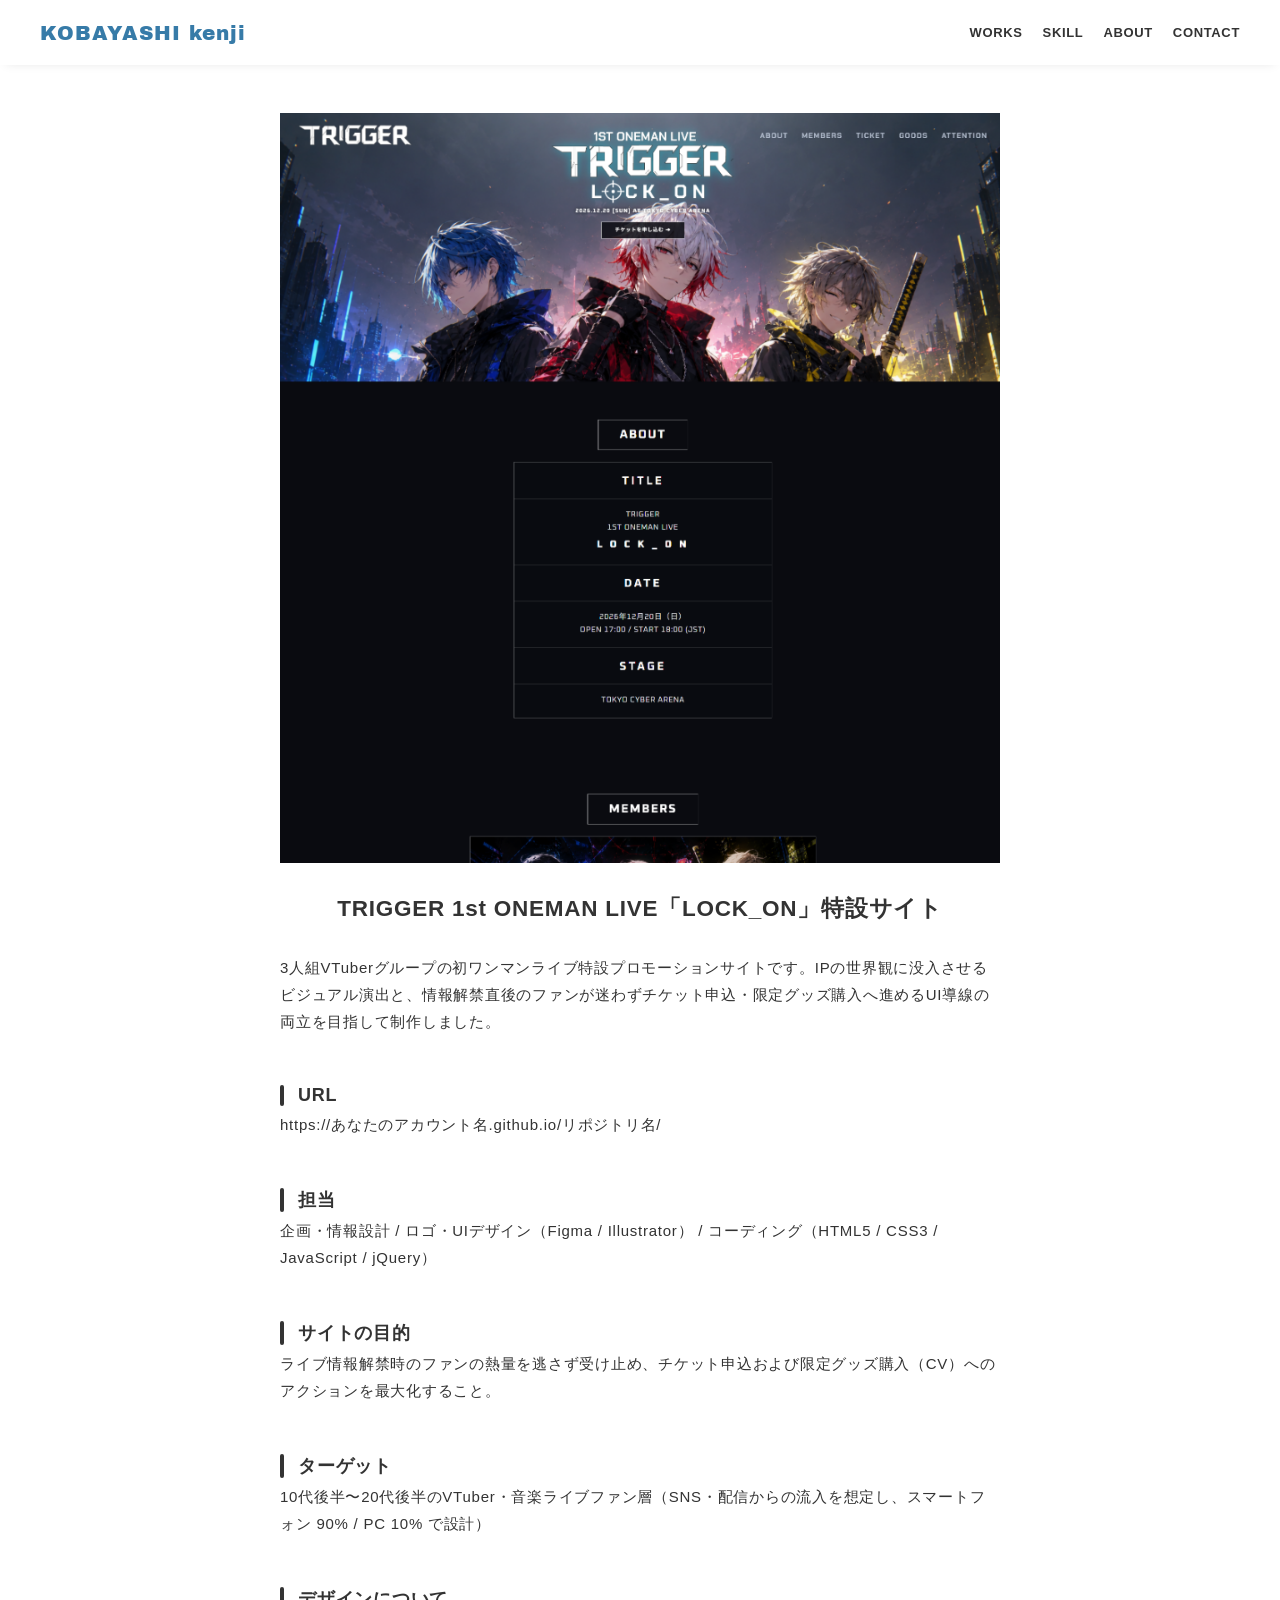
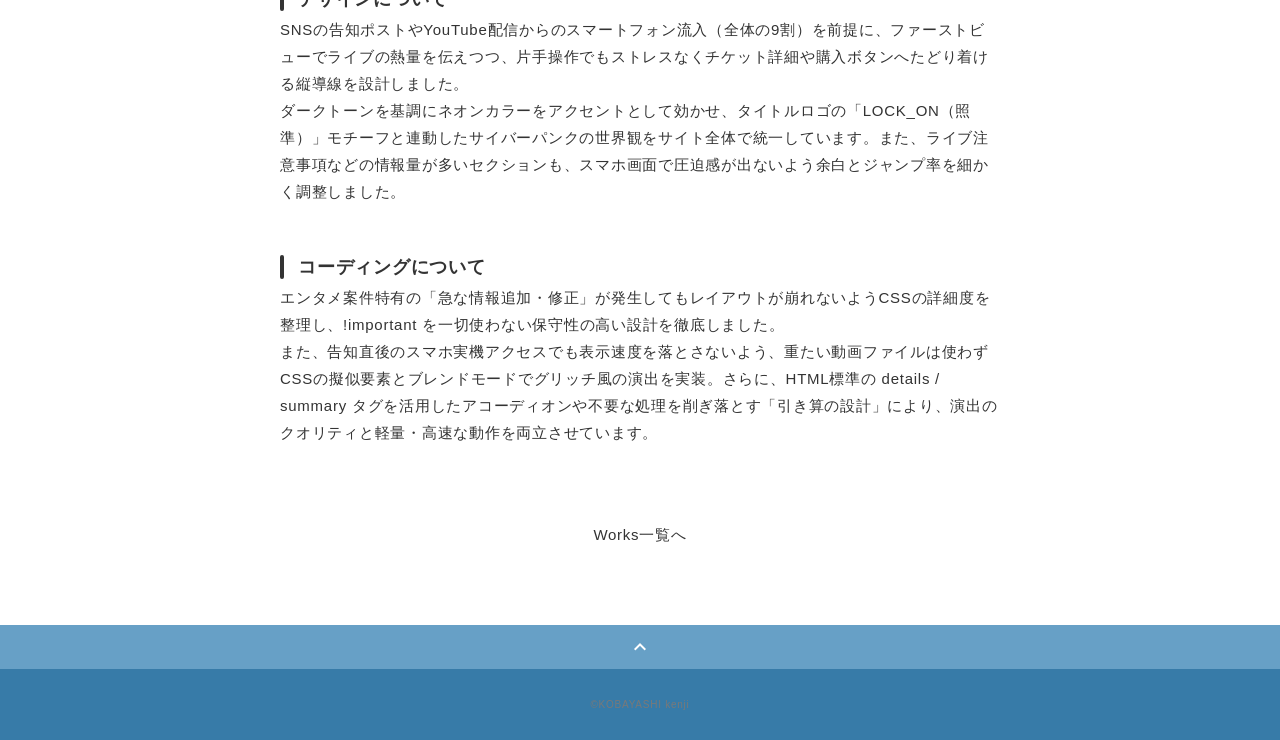
==== works01.html @ 0a136cb1 "Add files via upload" ====
<!DOCTYPE html>
<html lang="ja">
<head>
  <meta charset="utf-8">
  <meta name="viewport" content="width=device-width,initial-scale=1.0">
  <meta property="og:type" content="website">
  <meta property="og:title" content="TRIGGER 1st ONEMAN LIVE「LOCK_ON」特設サイト | KOBAYASHI kenji ポートフォリオ">
  <meta property="og:url" content="works02.html">
  <meta property="og:description" content="KOBAYASHI kenjiの制作実績：TRIGGER 1st ONEMAN LIVE「LOCK_ON」特設サイト">
  <meta property="og:image" content="img/ogp.png">
  <meta name="description" content="KOBAYASHI kenjiの制作実績：TRIGGER 1st ONEMAN LIVE「LOCK_ON」特設サイト">
  <title>TRIGGER 1st ONEMAN LIVE「LOCK_ON」特設サイト | KOBAYASHI kenji ポートフォリオ</title>
  <link rel="preconnect" href="https://fonts.googleapis.com">
  <link rel="preconnect" href="https://fonts.gstatic.com" crossorigin>
  <link href="https://fonts.googleapis.com/css2?family=Archivo+Black&family=Lato&display=swap" rel="stylesheet">
  <link href="https://fonts.googleapis.com/css?family=Material+Icons+Outlined" rel="stylesheet">
  <link href="css/ress.css" rel="stylesheet">
  <link href="css/style.css" rel="stylesheet">
  <link rel="shortcut icon" href="img/favicon.ico">
  <link rel="canonical" href="works02.html">
</head>
<body>
  <div class="wrapper">

    <!-- header -->
    <header class="header">
      <div class="container">
        <h1 class="header-logo">
          <a href="index.html">KOBAYASHI kenji</a>
        </h1>
        <nav class="gnav">
          <ul class="gnav-list">
            <li class="gnav-item"><a href="./#works">WORKS</a></li>
            <li class="gnav-item"><a href="./#skill">SKILL</a></li>
            <li class="gnav-item"><a href="./#about">ABOUT</a></li>
            <li class="gnav-item"><a href="./#contact">CONTACT</a></li>
          </ul>
        </nav>
      </div>
    </header>
    <!-- /header -->

    <main class="content">

      <article class="article">
        <div class="article-container">
          <div class="article-body">
            <p>
              <img src="img/site01_v.png" alt="TRIGGER 1st ONEMAN LIVE「LOCK_ON」特設サイト モックアップ">
            </p>
            <h2 class="article-title">TRIGGER 1st ONEMAN LIVE「LOCK_ON」特設サイト</h2>
            <p>
              3人組VTuberグループの初ワンマンライブ特設プロモーションサイトです。IPの世界観に没入させるビジュアル演出と、情報解禁直後のファンが迷わずチケット申込・限定グッズ購入へ進めるUI導線の両立を目指して制作しました。
            </p>
            <h3>URL</h3>
            <p><a href="https://あなたのアカウント名.github.io/リポジトリ名/" target="_blank" rel="noopener">https://あなたのアカウント名.github.io/リポジトリ名/</a></p>
            <h3>担当</h3>
            <p>企画・情報設計 / ロゴ・UIデザイン（Figma / Illustrator） / コーディング（HTML5 / CSS3 / JavaScript / jQuery）</p>
            <h3>サイトの目的</h3>
            <p>ライブ情報解禁時のファンの熱量を逃さず受け止め、チケット申込および限定グッズ購入（CV）へのアクションを最大化すること。</p>
            <h3>ターゲット</h3>
            <p>10代後半〜20代後半のVTuber・音楽ライブファン層（SNS・配信からの流入を想定し、スマートフォン 90% / PC 10% で設計）</p>
            <h3>デザインについて</h3>
            <p>
              SNSの告知ポストやYouTube配信からのスマートフォン流入（全体の9割）を前提に、ファーストビューでライブの熱量を伝えつつ、片手操作でもストレスなくチケット詳細や購入ボタンへたどり着ける縦導線を設計しました。<br>
              ダークトーンを基調にネオンカラーをアクセントとして効かせ、タイトルロゴの「LOCK_ON（照準）」モチーフと連動したサイバーパンクの世界観をサイト全体で統一しています。また、ライブ注意事項などの情報量が多いセクションも、スマホ画面で圧迫感が出ないよう余白とジャンプ率を細かく調整しました。
            </p>
            <h3>コーディングについて</h3>
            <p>
              エンタメ案件特有の「急な情報追加・修正」が発生してもレイアウトが崩れないようCSSの詳細度を整理し、!important を一切使わない保守性の高い設計を徹底しました。<br>
              また、告知直後のスマホ実機アクセスでも表示速度を落とさないよう、重たい動画ファイルは使わずCSSの擬似要素とブレンドモードでグリッチ風の演出を実装。さらに、HTML標準の details / summary タグを活用したアコーディオンや不要な処理を削ぎ落とす「引き算の設計」により、演出のクオリティと軽量・高速な動作を両立させています。
            </p>
          </div>
          <div class="home-link">
            <a href="./#works">Works一覧へ</a>
          </div>
        </div>
      </article>

      <div class="page-top" id="js-page-top">
        <span class="material-icons-outlined">expand_less</span>
      </div>
    </main>

    <!-- footer -->
    <footer class="footer">
      <div class="copyright">&copy;KOBAYASHI kenji</div>
    </footer>
    <!-- /footer -->

  </div>
  <script src="https://ajax.googleapis.com/ajax/libs/jquery/3.5.1/jquery.min.js"></script>
  <script type="text/javascript" src="js/script.js"></script>
</body>
</html>
---- css/ress.css ----
/*!
 * ress.css • v3.0.1
 * MIT License
 * github.com/filipelinhares/ress
 */

/* # =================================================================
   # Global selectors
   # ================================================================= */

html {
  box-sizing: border-box;
  word-break: normal;
  -moz-tab-size: 4;
  tab-size: 4;

  -webkit-text-size-adjust: 100%; /* Prevent adjustments of font size after orientation changes in iOS */
}

*,
::before,
::after {
  box-sizing: inherit;
  background-repeat: no-repeat; /* Set `background-repeat: no-repeat` to all elements and pseudo elements */
}

::before,
::after {
  vertical-align: inherit;
  text-decoration: inherit; /* Inherit text-decoration and vertical align to ::before and ::after pseudo elements */
}

* {
  margin: 0;
  padding: 0; /* Reset `padding` and `margin` of all elements */
}

/* # =================================================================
   # General elements
   # ================================================================= */

hr {
  overflow: visible; /* Show the overflow in Edge and IE */
  height: 0; /* Add the correct box sizing in Firefox */
}

details,
main {
  display: block; /* Render the `main` element consistently in IE. */
}

summary {
  display: list-item; /* Add the correct display in all browsers */
}

small {
  font-size: 80%; /* Set font-size to 80% in `small` elements */
}

[hidden] {
  display: none; /* Add the correct display in IE */
}

abbr[title] {
  /* Add the correct text decoration in Chrome, Edge, IE, Opera, and Safari */
  text-decoration: underline;
  text-decoration: underline dotted;
  border-bottom: none; /* Remove the bottom border in Chrome 57 */
}

a {
  background-color: transparent; /* Remove the gray background on active links in IE 10 */
}

a:active,
a:hover {
  outline-width: 0; /* Remove the outline when hovering in all browsers */
}

code,
kbd,
pre,
samp {
  font-family: monospace, monospace; /* Specify the font family of code elements */
}

pre {
  font-size: 1em; /* Correct the odd `em` font sizing in all browsers */
}

b,
strong {
  font-weight: bolder; /* Add the correct font weight in Chrome, Edge, and Safari */
}

/* https://gist.github.com/unruthless/413930 */
sub,
sup {
  position: relative;
  font-size: 75%;
  line-height: 0;
  vertical-align: baseline;
}

sub {
  bottom: -.25em;
}

sup {
  top: -.5em;
}

/* # =================================================================
   # Forms
   # ================================================================= */

input {
  border-radius: 0;
}

/* Replace pointer cursor in disabled elements */
[disabled] {
  cursor: default;
}

[type="number"]::-webkit-container-spin-button,
[type="number"]::-webkit-outer-spin-button {
  height: auto; /* Correct the cursor style of increment and decrement buttons in Chrome */
}

[type="search"] {
  outline-offset: -2px; /* Correct the outline style in Safari */

  -webkit-appearance: textfield; /* Correct the odd appearance in Chrome and Safari */
}

[type="search"]::-webkit-search-decoration {
  -webkit-appearance: none; /* Remove the container padding in Chrome and Safari on macOS */
}

textarea {
  overflow: auto; /* Internet Explorer 11+ */
  resize: vertical; /* Specify textarea resizability */
}

button,
input,
optgroup,
select,
textarea {
  font: inherit; /* Specify font inheritance of form elements */
}

optgroup {
  font-weight: bold; /* Restore the font weight unset by the previous rule */
}

button {
  overflow: visible; /* Address `overflow` set to `hidden` in IE 8/9/10/11 */
}

button,
select {
  text-transform: none; /* Firefox 40+, Internet Explorer 11- */
}

/* Apply cursor pointer to button elements */
button,
[type="button"],
[type="reset"],
[type="submit"],
[role="button"] {
  cursor: pointer;
  color: inherit;
}

/* Remove container padding and border in Firefox 4+ */
button::-moz-focus-container,
[type="button"]::-moz-focus-container,
[type="reset"]::-moz-focus-container,
[type="submit"]::-moz-focus-container {
  padding: 0;
  border-style: none;
}

/* Replace focus style removed in the border reset above */
button:-moz-focusring,
[type="button"]::-moz-focus-container,
[type="reset"]::-moz-focus-container,
[type="submit"]::-moz-focus-container {
  outline: 1px dotted ButtonText;
}

button,
html [type="button"],
/* Prevent a WebKit bug where (2) destroys native `audio` and `video`controls in Android 4 */
[type="reset"],
[type="submit"] {
  -webkit-appearance: button; /* Correct the inability to style clickable types in iOS */
}

/* Remove the default button styling in all browsers */
button,
input,
select,
textarea {
  border-style: none;
  background-color: transparent;
}

/* Style select like a standard input */
select {
  -webkit-appearance: none; /* Chrome 41+ */
  -moz-appearance: none; /* Firefox 36+ */
}

select::-ms-expand {
  display: none; /* Internet Explorer 11+ */
}

select::-ms-value {
  color: currentColor; /* Internet Explorer 11+ */
}

legend {
  display: table; /* Correct the text wrapping in Edge and IE */
  max-width: 100%; /* Correct the text wrapping in Edge and IE */
  max-width: 100%; /* Correct the text wrapping in Edge 18- and IE */
  white-space: normal; /* Correct the text wrapping in Edge and IE */
  color: inherit; /* Correct the color inheritance from `fieldset` elements in IE */
  border: 0; /* Correct `color` not being inherited in IE 8/9/10/11 */
}

::-webkit-file-upload-button {
  font: inherit; /* Change font properties to `inherit` in Chrome and Safari */
  color: inherit;
  /* Correct the inability to style clickable types in iOS and Safari */

  -webkit-appearance: button;
}

/* # =================================================================
   # Specify media element style
   # ================================================================= */

img {
  border-style: none; /* Remove border when inside `a` element in IE 8/9/10 */
}

/* Add the correct vertical alignment in Chrome, Firefox, and Opera */
progress {
  vertical-align: baseline;
}

/* # =================================================================
   # Accessibility
   # ================================================================= */

/* Hide content from screens but not screenreaders */
@media screen {
  [hidden~="screen"] {
    display: inherit;
  }
  [hidden~="screen"]:not(:active):not(:focus):not(:target) {
    position: absolute !important;
    clip: rect(0 0 0 0) !important;
  }
}

/* Specify the progress cursor of updating elements */
[aria-busy="true"] {
  cursor: progress;
}

/* Specify the pointer cursor of trigger elements */
[aria-controls] {
  cursor: pointer;
}

/* Specify the unstyled cursor of disabled, not-editable, or otherwise inoperable elements */
[aria-disabled] {
  cursor: default;
}
---- css/style.css ----
body {
  font-family: "Montserrat","Helvetica Neue",Arial,"Hiragino Kaku Gothic ProN","Hiragino Sans",Meiryo,sans-serif;
  font-size: 15px;
  letter-spacing: .05em;
  color: #333;
  /* color: #4169E1; */
  
}

a {
  transition: opacity .3s;
  text-decoration: none;
  color: #333;
}

img {
  max-width: 100%;
  height: auto;
  vertical-align: bottom;
  border-style: none;
}

.article-body img {
  display: block;
  margin: 0 auto;
}
.works-img img {
  width: 100%;
  aspect-ratio: 4 / 3;
  object-fit: cover;
  object-position: top center;
}

.pc-only {
  display: block;
}

.sp-only {
  display: none;
}

/*--------------------------------
 レイアウト
---------------------------------*/
.wrapper {
  padding-top: 73px;
}

.section {
  padding: 90px 0;
}

.section:nth-of-type(odd) {
  background-color: #f7f7f7;
}

.container {
  max-width: 1340px;
  margin: 0 auto;
  padding: 0 40px;
}

/*--------------------------------
 見出し
---------------------------------*/
.title {
  font-size: 34px;
  font-weight: bold;
  line-height: 1;
  margin-bottom: 40px;
  text-align: center;
  letter-spacing: .05em;
  color: #377BA8;
}

.lead {
  font-size: 16px;
  line-height: 1.8;
  margin-bottom: 30px;
}

/*--------------------------------
ヘッダー
---------------------------------*/
.header {

  position: fixed;
  top: 0;
  z-index: 1;
  width: 100%;
  background-color: #fff;
  box-shadow: 0 5px 10px -6px rgba(0,0,0,.1);
}

.header .container {
  display: flex;
  align-items: center;
  justify-content: space-between;
  padding: 20px 40px;
}

.header-logo {
  font-size: 20px;
  font-weight: bold;
  line-height: 1.2;
  margin-right: 20px;
  letter-spacing: .05em;
}

.header-logo a {
  color: #377BA8;

  font-family: "Archivo Black", sans-serif;
  font-weight: 400;
  font-style: normal;
}

.gnav-list {
  display: flex;
  justify-content: space-between;
  list-style: none;
}

.gnav-item:not(:last-child) {
  margin-right: 20px;
}

.gnav-item a {
  position: relative;
  font-size: 13px;
  font-weight: bold;
  display: inline-block;
  padding: 5px 0;
  transition: .3s;
  letter-spacing: .05em;
  color: #333;
}
.gnav-item a:after {
  position: absolute;
  bottom: 0;
  left: 50%;
  width: 0;
  height: 3px;
  content: "";
  transition: .3s;
  -webkit-transform: translateX(-50%);
  transform: translateX(-50%);
  background-color: #333;
}

.gnav-item a:hover:after {
  width: 100%;
}

/*--------------------------------
 メインビジュアル
---------------------------------*/
.mv {
  display: flex;
  align-items: center;
  justify-content: center;
  height: 85vh;
  text-align: center;
}

.mv-container {
  padding: 0 40px;
}

.mv-title {
  font-size: 60px;
  font-weight: bold;
  line-height: 1.2;
  margin-bottom: 5px;
  letter-spacing: .1em;
  color: #377BA8;

  font-family: "Archivo Black", sans-serif;
  font-weight: 400;
  font-style: normal;
}
.mv-subtitle {
  font-size: 20px;
  font-weight: bold;
  line-height: 1;
  margin-bottom: 40px;
  letter-spacing: .08em;
   color: #377BA8;

    font-family: "Archivo Black", sans-serif;
  font-weight: 400;
  font-style: normal;
}

.mv-text {
  font-size: 16px;
  line-height: 1.8;
}

/*--------------------------------
 Works
---------------------------------*/
.works-list {
  display: flex;
  flex-wrap: wrap;
  margin-bottom: -40px;
}

.works-item {
  width: 31.74603%;
  margin-right: 1.58730%;
  margin-bottom: 40px;
  color: #333;
}

.works-item:hover {
  opacity: .9;
}

.works-item:nth-of-type(3n) {
  margin-right: 0;
}

.works-img img {
  border: 1px solid #e6e6e6;
}

.works-name {
  font-size: 12px;
  font-weight: bold;
  margin-top: 8px;
}

.works-info {
  font-size: 10px;
  margin-top: 5px;
}

/*--------------------------------
 Skill
---------------------------------*/
.skill-list {
  display: flex;
  flex-wrap: wrap;
  justify-content: space-between;
  margin-bottom: -50px;
}

.skill-item {
  display: flex;
  align-items: flex-start;
  justify-content: space-between;
  width: 48%;
  margin-bottom: 50px;
}

.skill-img {
  width: 60px;
  height: auto;
  margin-right: 20px;
}

.skill-body {
  flex: 1;
}

.skill-name {
  margin-bottom: 10px;
}

.skill-text {
  font-size: 14px;
  line-height: 1.8;
}

/*--------------------------------
 About
---------------------------------*/
.profile {
  display: flex;
  flex-wrap: wrap;
  max-width: 800px;
  margin: 0 auto;
}
.profile-img {
  width: 20%;
  margin-right: 30px;
  border-radius: 50%;
}
.profile-img img {
  border-radius: 50%;
}
.profile-body {
  flex: 1;
}

.profile-body p {
  font-size: 15px;
  line-height: 1.8;
}

.profile-body p:not(:last-child) {
  margin-bottom: 30px;
}

/*--------------------------------
 Contact
---------------------------------*/
.contact {
  text-align: center;
}

.contact-item:not(:last-child) {
  margin-right: 10px;
}

.contact-text {
  margin-top: 10px;
}
/*--------------------------------
 ページトップ
---------------------------------*/
.page-top {
  font-weight: bold;
  padding: 10px;
  cursor: pointer;
  text-align: center;
  background-color: #67a0c6;
}

.page-top .material-icons-outlined {
  vertical-align: bottom;
  color: #fff;
}

/*--------------------------------
 フッター
---------------------------------*/
.footer {
  padding: 30px;
  background-color: #377BA8;
}

.copyright {
  font-size: 10px;
  text-align: center;
  color: #797979;
}

/*--------------------------------
 下層：Worksページ
---------------------------------*/
.article {
  /* padding: 80px 0; */
    padding: 40px 0 80px 0;
}

.article-container {
  max-width: 1040px;
  margin: 0 auto;
  padding: 0 20px;
}

.article-title {
  margin-bottom: 30px;
  text-align: center;
}

.article-body {
  max-width: 720px;
  margin: 0 auto;
  margin-bottom: 80px;
}

.article-body h3 {
  position: relative;
  font-size: 18px;
  margin-bottom: 5px;
  padding-left: 1em;
}

.article-body h3:not(:first-child) {
  margin-top: 50px;
}

.article-body h3::before {
  position: absolute;
  top: 0;
  left: 0;
  width: 4px;
  height: 100%;
  content: "";
  border-radius: 3px;
  background-color: #333;
}

.article-body p {
  font-size: 15px;
  line-height: 1.8;
  margin-bottom: 30px;
}

.home-link {
  text-align: center;
}

/*media Queries 767
----------------------------------------------------*/
@media screen and (max-width: 767px) {
  body {
    font-size: 14px;
  }

  .pc-only {
    display: none;
  }

  .sp-only {
    display: block;
  }

  /* 見出し */
  .title {
    font-size: 26px;
    margin-bottom: 20px;
  }

  .lead {
    font-size: 14px;
    line-height: 1.7;
    margin-bottom: 20px;
  }

  /* レイアウト */
  .wrapper {
    padding-top: 57px;
  }

  .section {
    padding: 60px 0;
  }

  .container {
    padding: 0 20px;
  }

  /* ヘッダー */
  .header .container {
    padding: 15px;
  }

  .header-logo {
    font-size: 15px;
    margin-right: 15px;
  }

  .gnav-item:not(:last-child) {
    margin-right: 10px;
  }

  .gnav-item a {
    font-size: 10px;
  }

  .gnav-item a:after {
    display: none;
  }

  /*  メインビジュアル */
  .mv {
    height: 75vh;
  }

  .mv-container {
    padding: 0 20px;
  }

  .mv-title {
    font-size: 30px;
  }
  .mv-subtitle {
    font-size: 16px;
    margin-bottom: 20px;
  }

  .mv-text {
    font-size: 14px;
    line-height: 1.7;
  }

  /* Works */
  .works-name {
    font-size: 12px;
  }

  .works-info {
    margin-top: 3px;
  }

  .works-list {
    justify-content: space-between;
  }

  .works-item {
    flex: 0 0 48%;
    margin-right: 0;
    margin-bottom: 30px;
  }

  /* Skill */
  .skill-list {
    display: block;
    margin-bottom: 0;
  }

  .skill-item {
    width: 100%;
    margin-bottom: 35px;
  }

  .skill-item:last-child {
    margin-bottom: 0;
  }

  .skill-name {
    margin-bottom: 5px;
  }

  .skill-text {
    font-size: 13px;
    line-height: 1.7;
  }

  /* About */
  .profile {
    display: block;
  }
  .profile-img {
    width: 150px;
    margin: 0 auto;
    margin-bottom: 25px;
  }

  .profile-body p {
    font-size: 14px;
    line-height: 1.7;
  }

  .profile-body p:not(:last-child) {
    margin-bottom: 20px;
  }

  /* フッター */
  .footer {
    padding: 20px;
  }

  /* 下層ページ */
  .article {
    padding: 50px 0;
  }

  .article-body h3 {
    font-size: 16px;
    padding-left: .8em;
  }

  .article-body h3:not(:first-child) {
    margin-top: 30px;
  }

  .article-body p {
    font-size: 14px;
    line-height: 1.7;
    margin-bottom: 20px;
  }
}
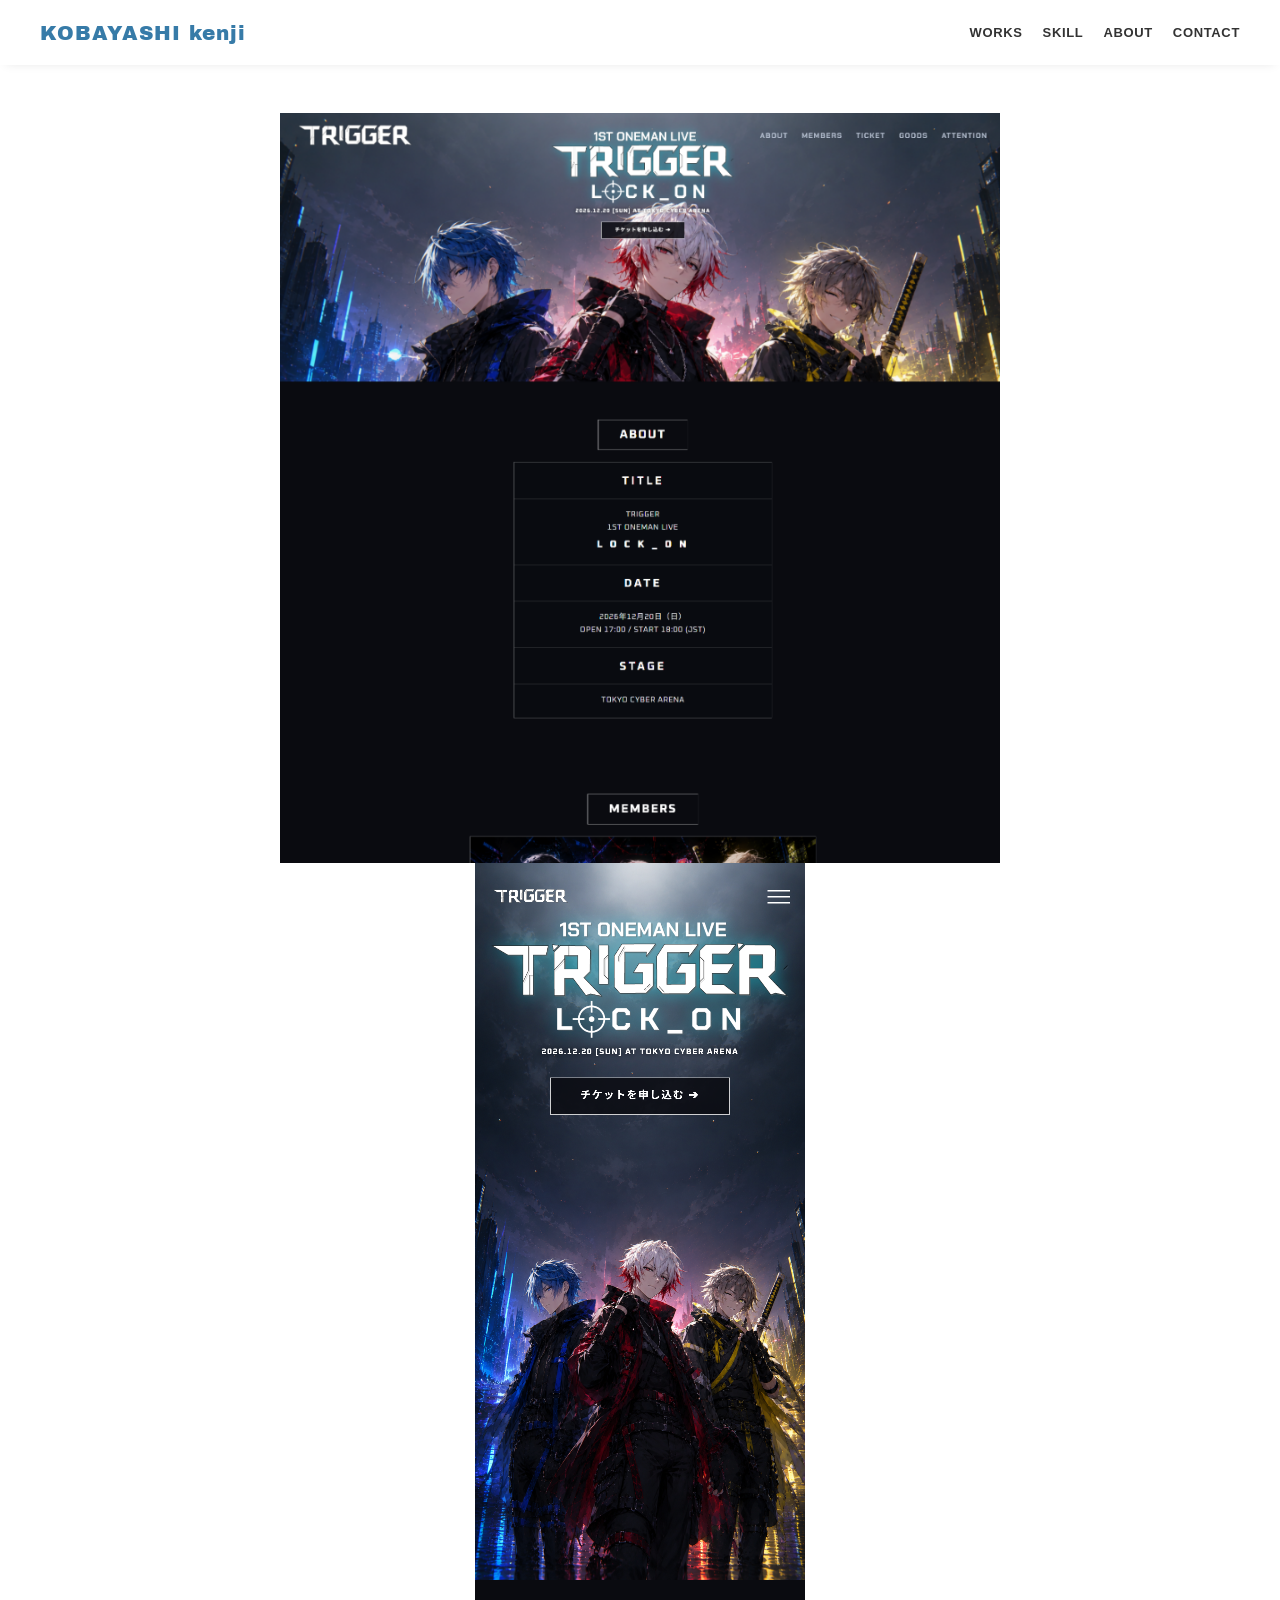
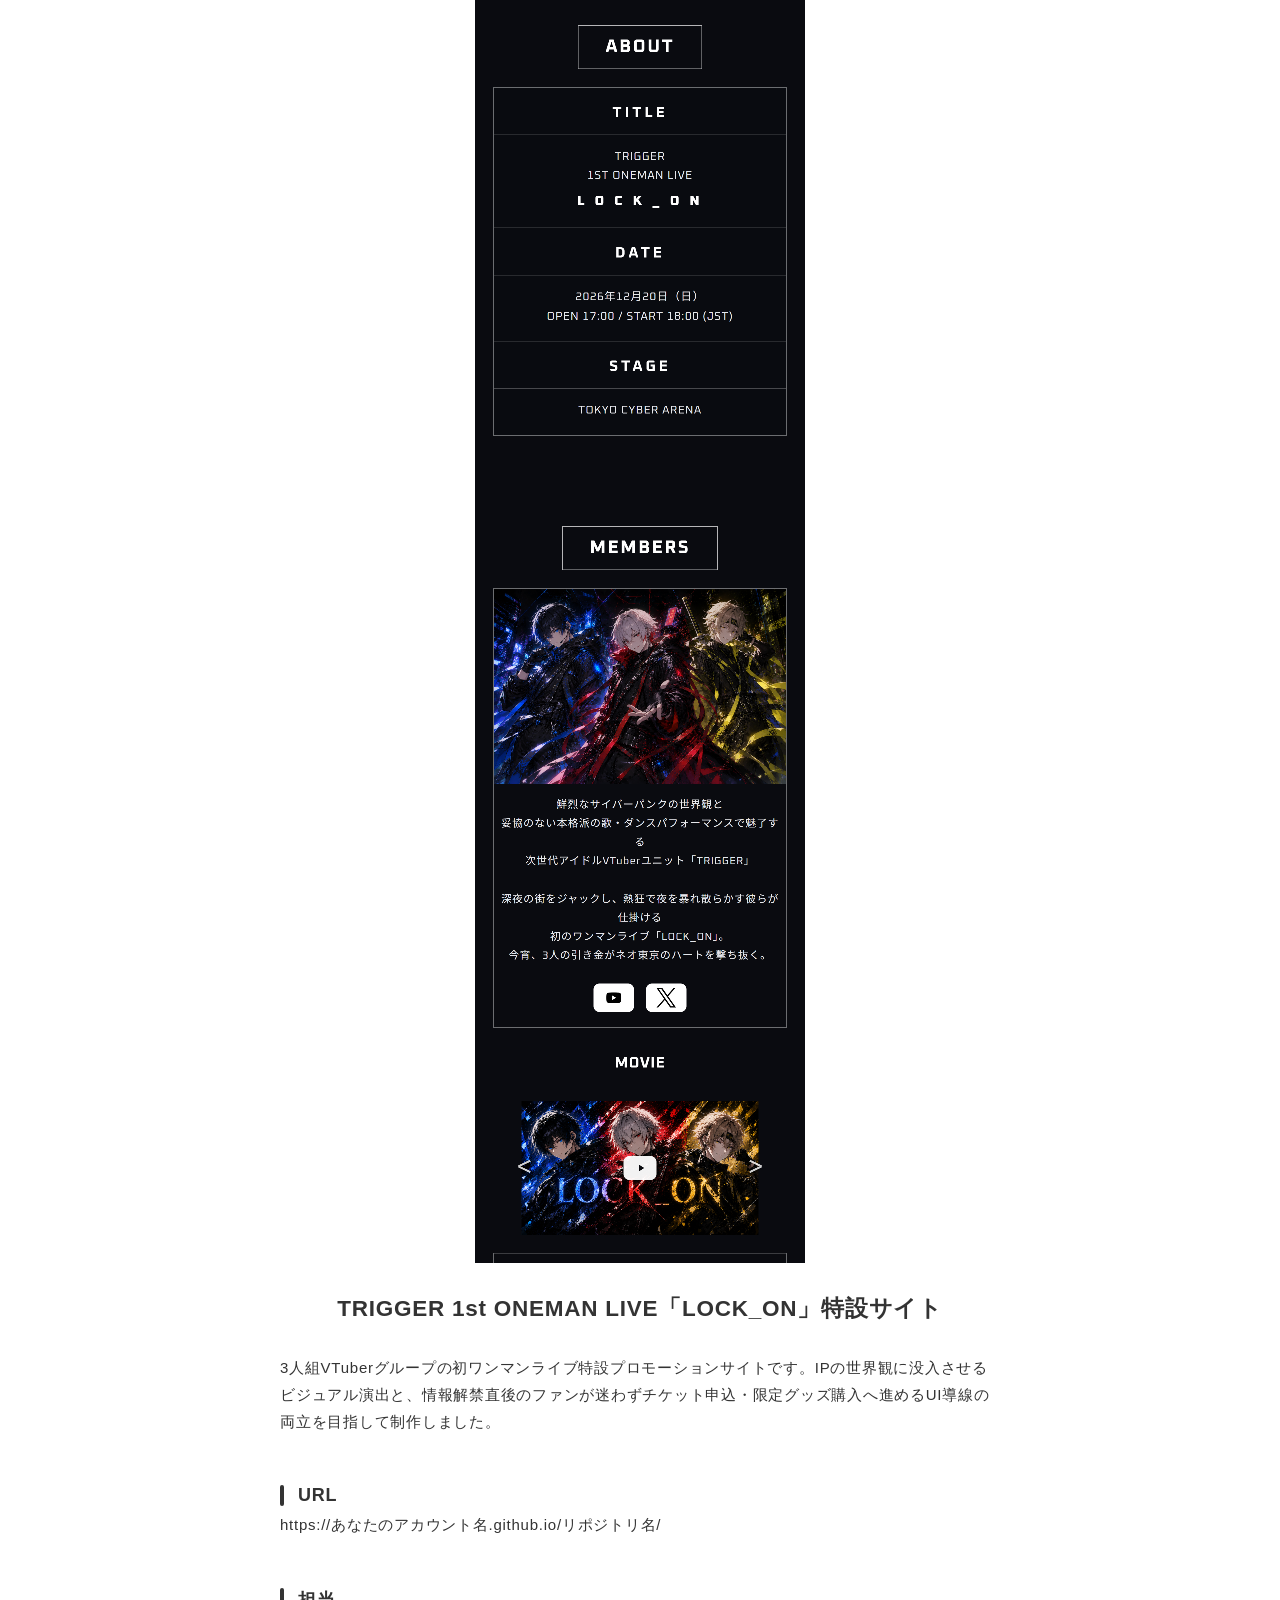
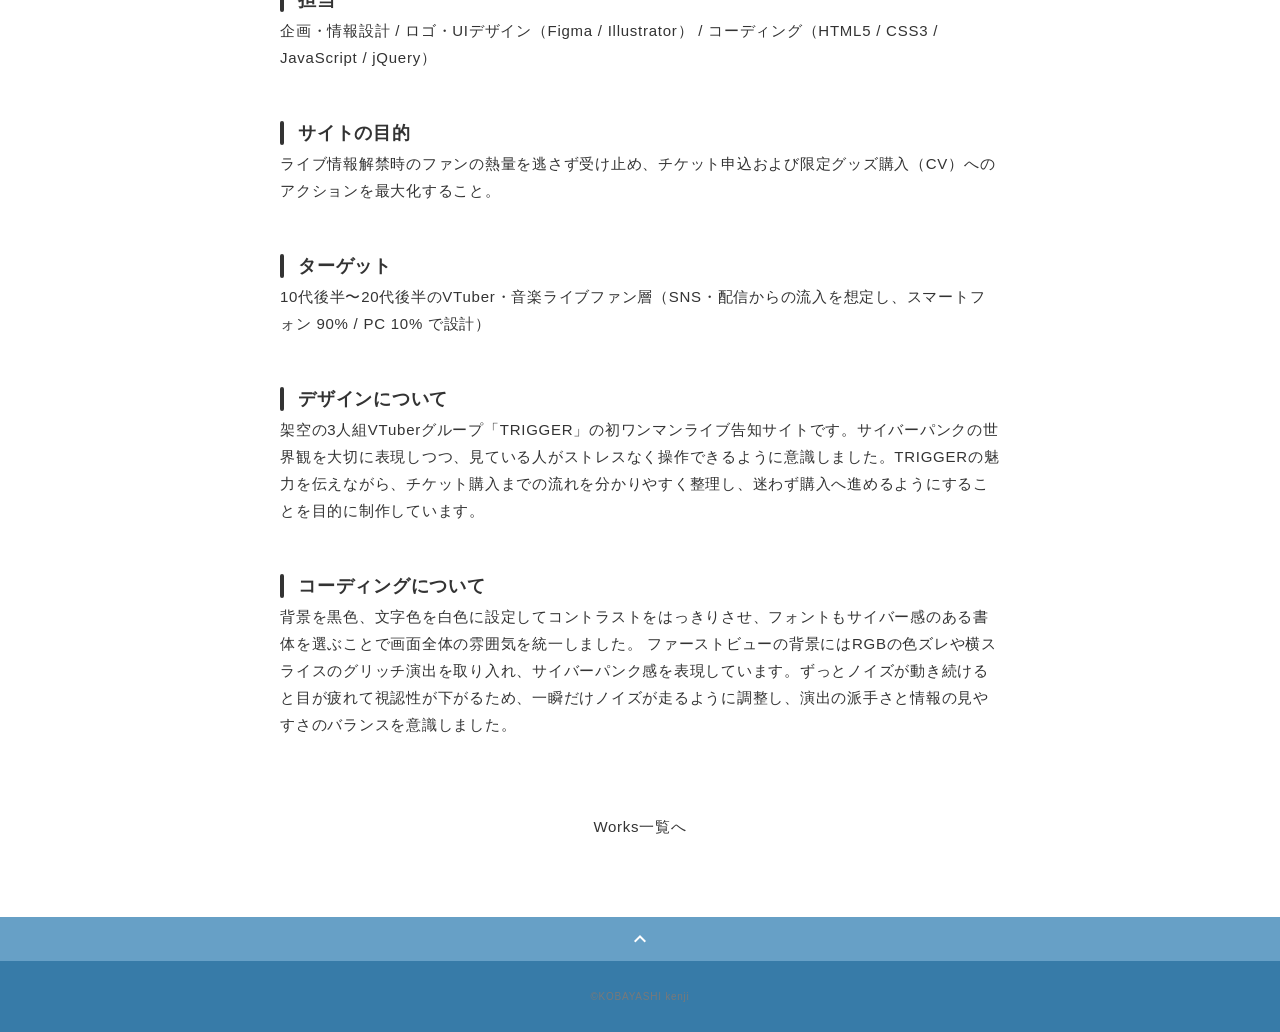
==== commit 9bc66f42: "Add files via upload" ====
--- a/works01.html
+++ b/works01.html
@@ -45,8 +45,9 @@
       <article class="article">
         <div class="article-container">
           <div class="article-body">
-            <p>
+            <p class="work-imgs">
               <img src="img/site01_v.png" alt="TRIGGER 1st ONEMAN LIVE「LOCK_ON」特設サイト モックアップ">
+                <img src="img/site01_sp.png" alt="TRIGGER 1st ONEMAN LIVE「LOCK_ON」特設サイト モックアップ">
             </p>
             <h2 class="article-title">TRIGGER 1st ONEMAN LIVE「LOCK_ON」特設サイト</h2>
             <p>
@@ -62,13 +63,13 @@
             <p>10代後半〜20代後半のVTuber・音楽ライブファン層（SNS・配信からの流入を想定し、スマートフォン 90% / PC 10% で設計）</p>
             <h3>デザインについて</h3>
             <p>
-              SNSの告知ポストやYouTube配信からのスマートフォン流入（全体の9割）を前提に、ファーストビューでライブの熱量を伝えつつ、片手操作でもストレスなくチケット詳細や購入ボタンへたどり着ける縦導線を設計しました。<br>
-              ダークトーンを基調にネオンカラーをアクセントとして効かせ、タイトルロゴの「LOCK_ON（照準）」モチーフと連動したサイバーパンクの世界観をサイト全体で統一しています。また、ライブ注意事項などの情報量が多いセクションも、スマホ画面で圧迫感が出ないよう余白とジャンプ率を細かく調整しました。
+              架空の3人組VTuberグループ「TRIGGER」の初ワンマンライブ告知サイトです。サイバーパンクの世界観を大切に表現しつつ、見ている人がストレスなく操作できるように意識しました。TRIGGERの魅力を伝えながら、チケット購入までの流れを分かりやすく整理し、迷わず購入へ進めるようにすることを目的に制作しています。
             </p>
             <h3>コーディングについて</h3>
             <p>
-              エンタメ案件特有の「急な情報追加・修正」が発生してもレイアウトが崩れないようCSSの詳細度を整理し、!important を一切使わない保守性の高い設計を徹底しました。<br>
-              また、告知直後のスマホ実機アクセスでも表示速度を落とさないよう、重たい動画ファイルは使わずCSSの擬似要素とブレンドモードでグリッチ風の演出を実装。さらに、HTML標準の details / summary タグを活用したアコーディオンや不要な処理を削ぎ落とす「引き算の設計」により、演出のクオリティと軽量・高速な動作を両立させています。
+             背景を黒色、文字色を白色に設定してコントラストをはっきりさせ、フォントもサイバー感のある書体を選ぶことで画面全体の雰囲気を統一しました。
+ファーストビューの背景にはRGBの色ズレや横スライスのグリッチ演出を取り入れ、サイバーパンク感を表現しています。ずっとノイズが動き続けると目が疲れて視認性が下がるため、一瞬だけノイズが走るように調整し、演出の派手さと情報の見やすさのバランスを意識しました。
+
             </p>
           </div>
           <div class="home-link">
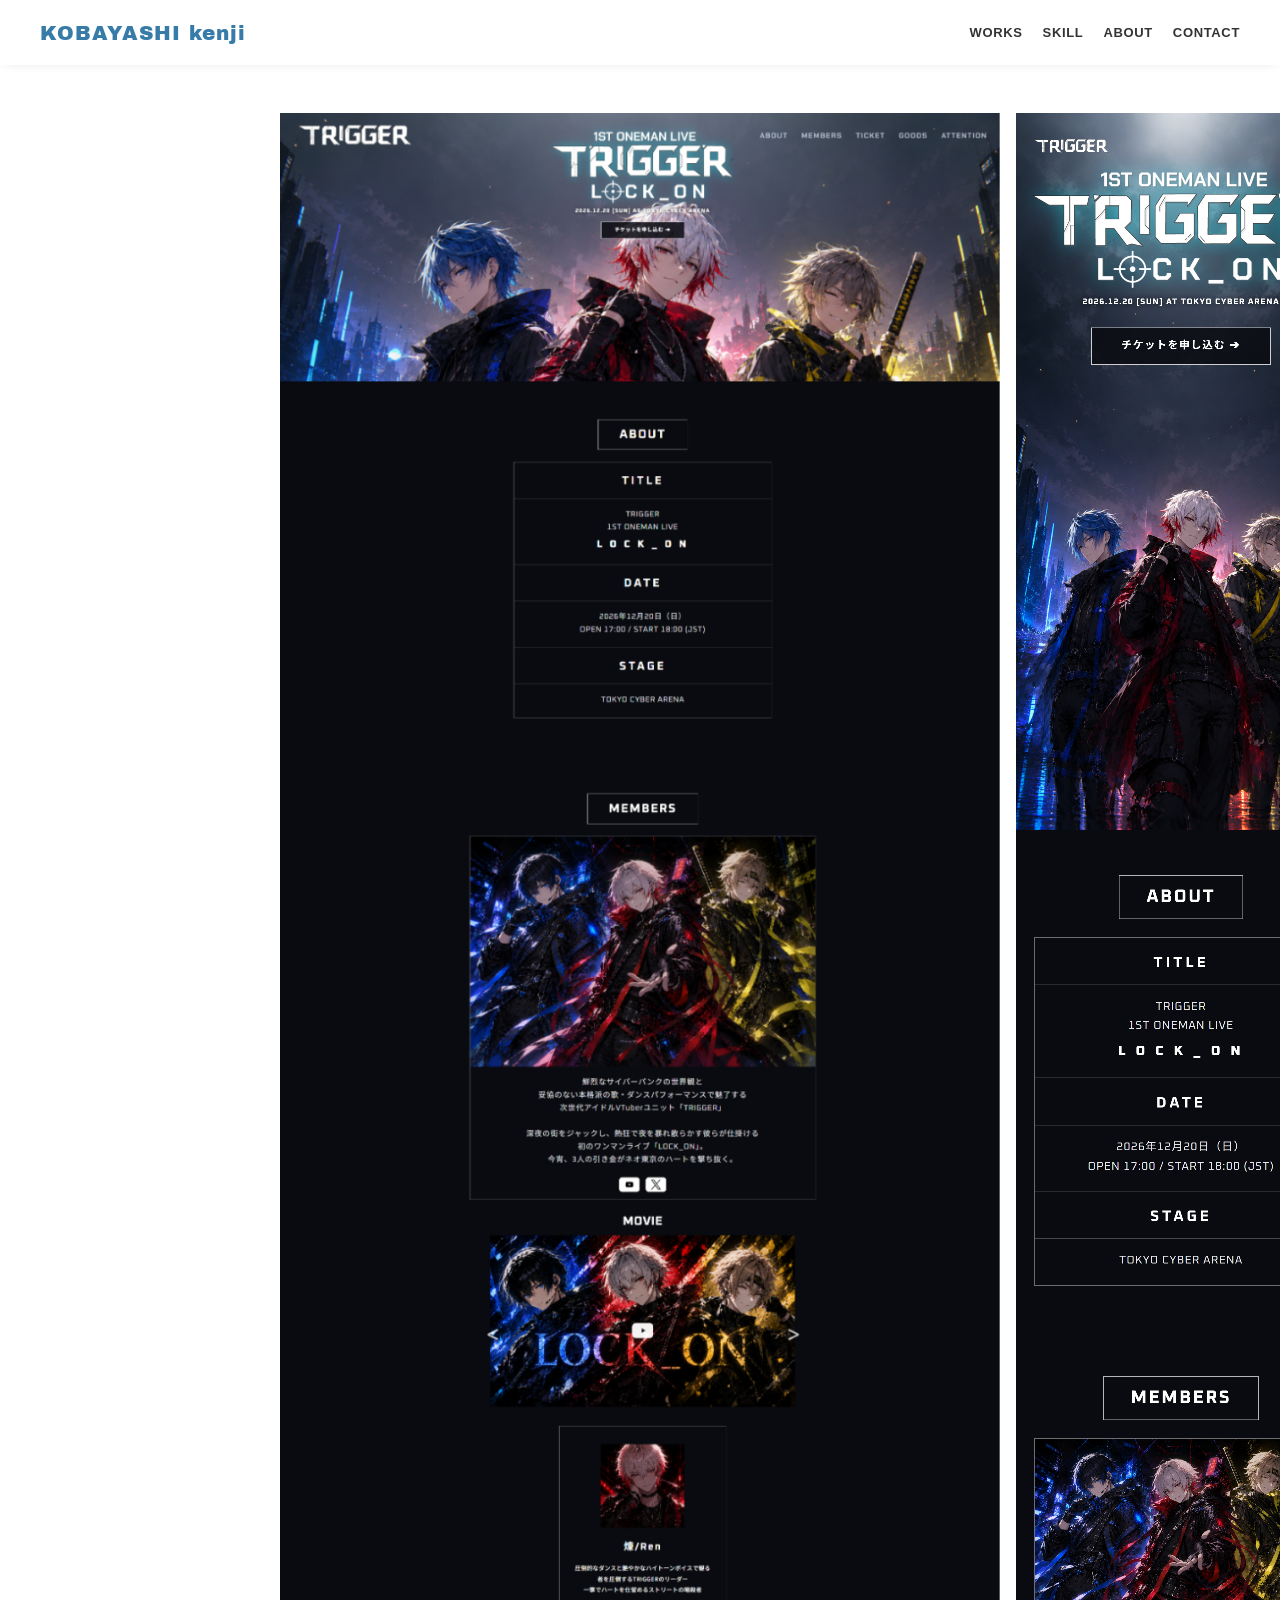
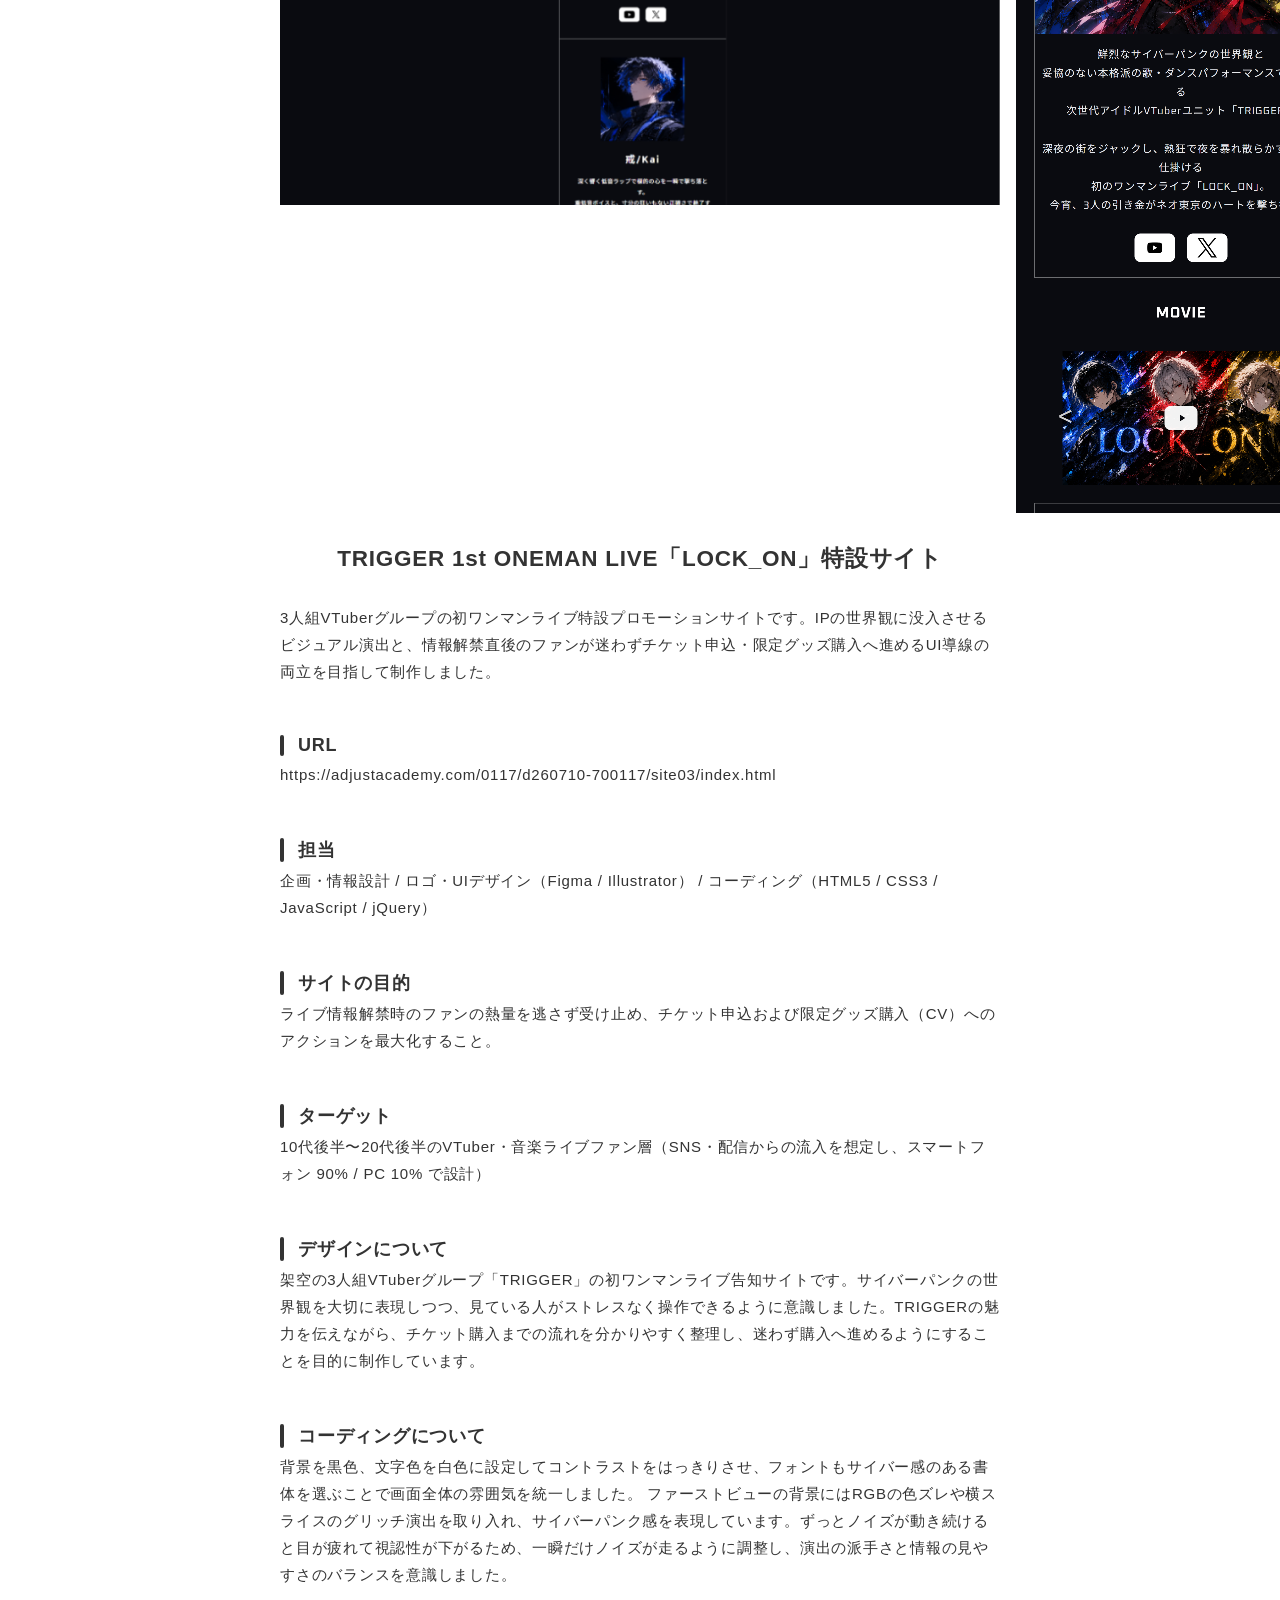
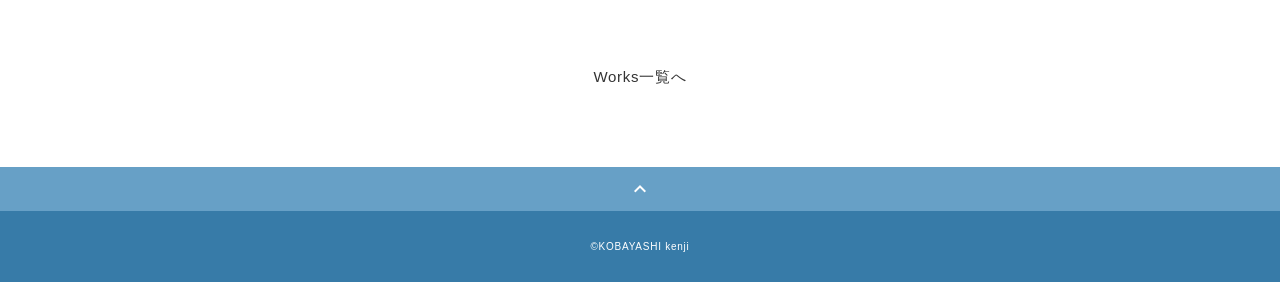
==== commit a9fd4f45: "Add files via upload" ====
--- a/works01.html
+++ b/works01.html
@@ -54,7 +54,7 @@
               3人組VTuberグループの初ワンマンライブ特設プロモーションサイトです。IPの世界観に没入させるビジュアル演出と、情報解禁直後のファンが迷わずチケット申込・限定グッズ購入へ進めるUI導線の両立を目指して制作しました。
             </p>
             <h3>URL</h3>
-            <p><a href="https://あなたのアカウント名.github.io/リポジトリ名/" target="_blank" rel="noopener">https://あなたのアカウント名.github.io/リポジトリ名/</a></p>
+            <p><a href="https://adjustacademy.com/0117/d260710-700117/site03/index.html" target="_blank" rel="noopener">https://adjustacademy.com/0117/d260710-700117/site03/index.html</a></p>
             <h3>担当</h3>
             <p>企画・情報設計 / ロゴ・UIデザイン（Figma / Illustrator） / コーディング（HTML5 / CSS3 / JavaScript / jQuery）</p>
             <h3>サイトの目的</h3>
--- a/css/style.css
+++ b/css/style.css
@@ -20,9 +20,10 @@
   border-style: none;
 }
 
-.article-body img {
-  display: block;
-  margin: 0 auto;
+.article-images {
+  display: flex;
+  align-items: flex-start;
+  gap: 20px;
 }
 .works-img img {
   width: 100%;
@@ -30,7 +31,23 @@
   object-fit: cover;
   object-position: top center;
 }
-
+.work-imgs {
+  display: flex;
+  align-items: flex-start;
+  gap: 16px;
+}
+
+.work-img-pc {
+  width: 68%;
+  min-width: 0;
+  height: auto;
+}
+
+.work-img-sp {
+  width: 32%;
+  min-width: 0;
+  height: auto;
+}
 .pc-only {
   display: block;
 }
@@ -344,7 +361,7 @@
 .copyright {
   font-size: 10px;
   text-align: center;
-  color: #797979;
+  color: #fff;
 }
 
 /*--------------------------------
@@ -574,4 +591,4 @@
     line-height: 1.7;
     margin-bottom: 20px;
   }
-}
+}
